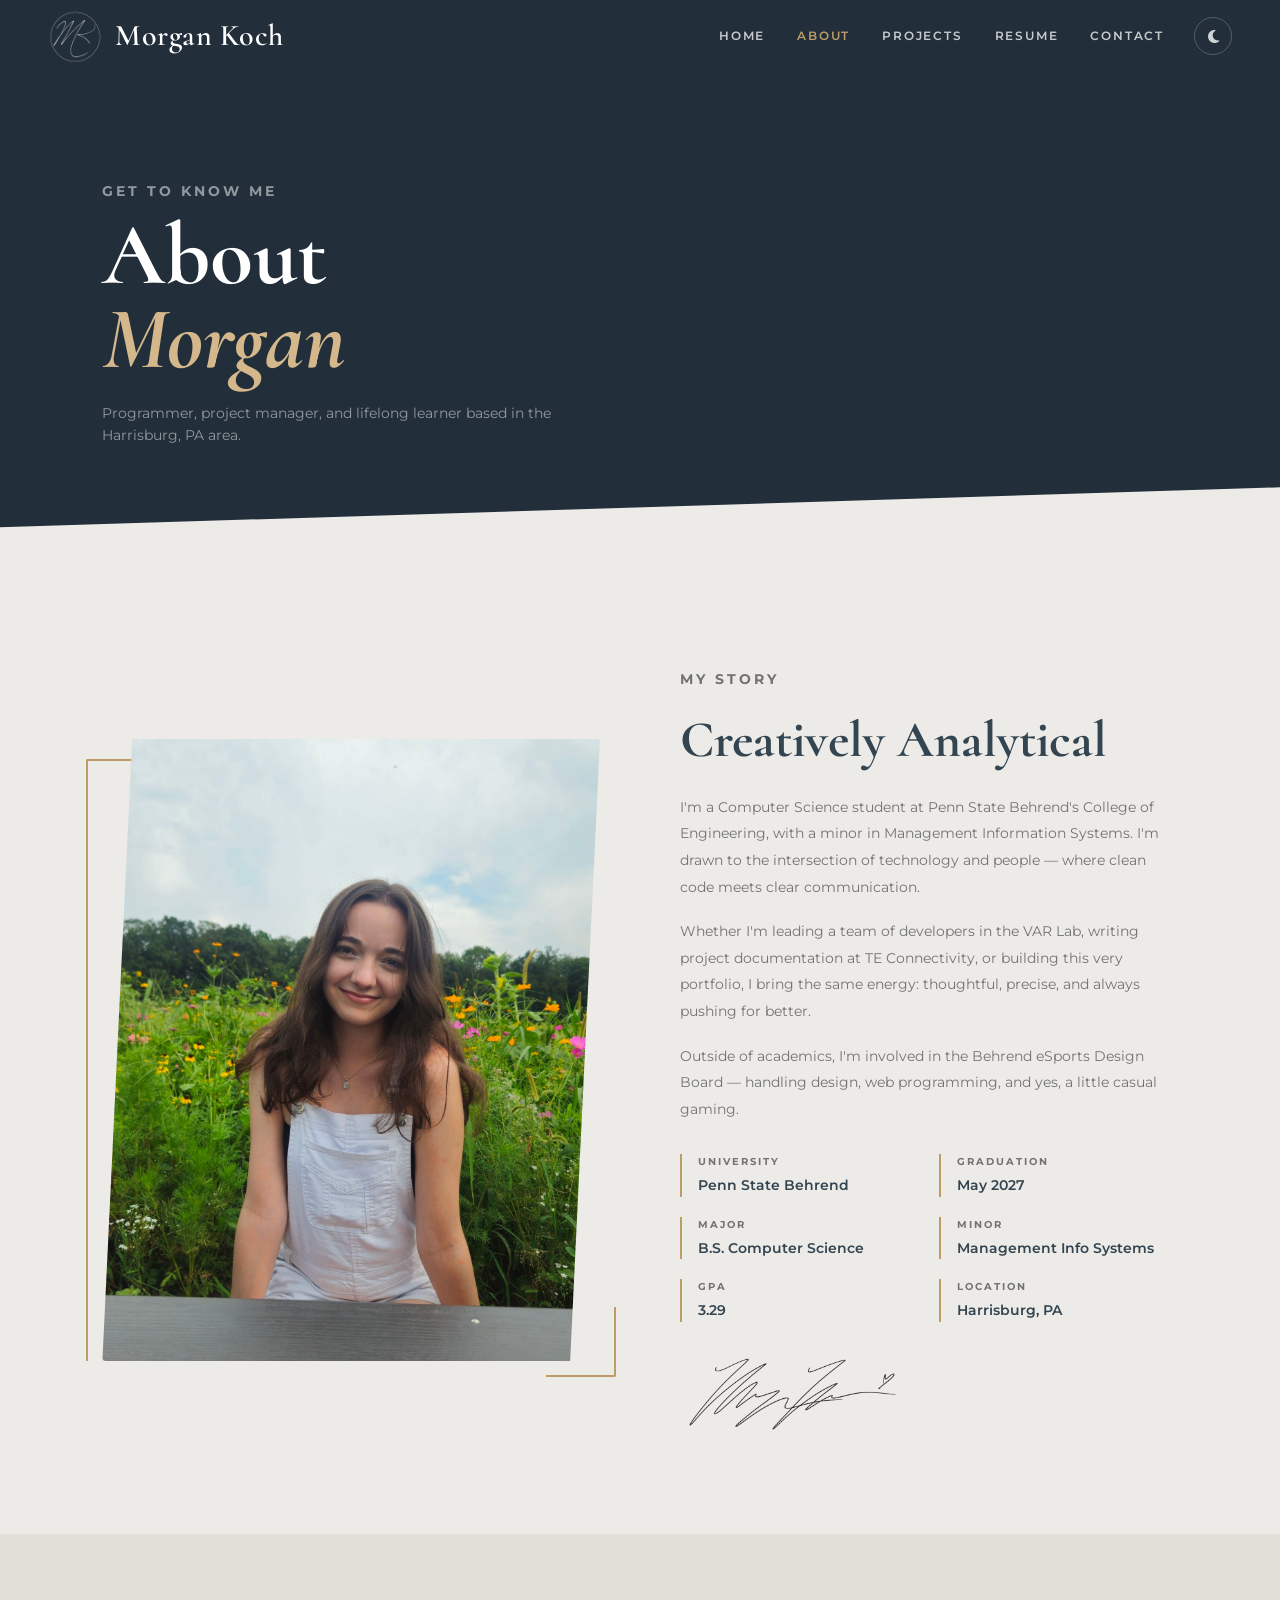
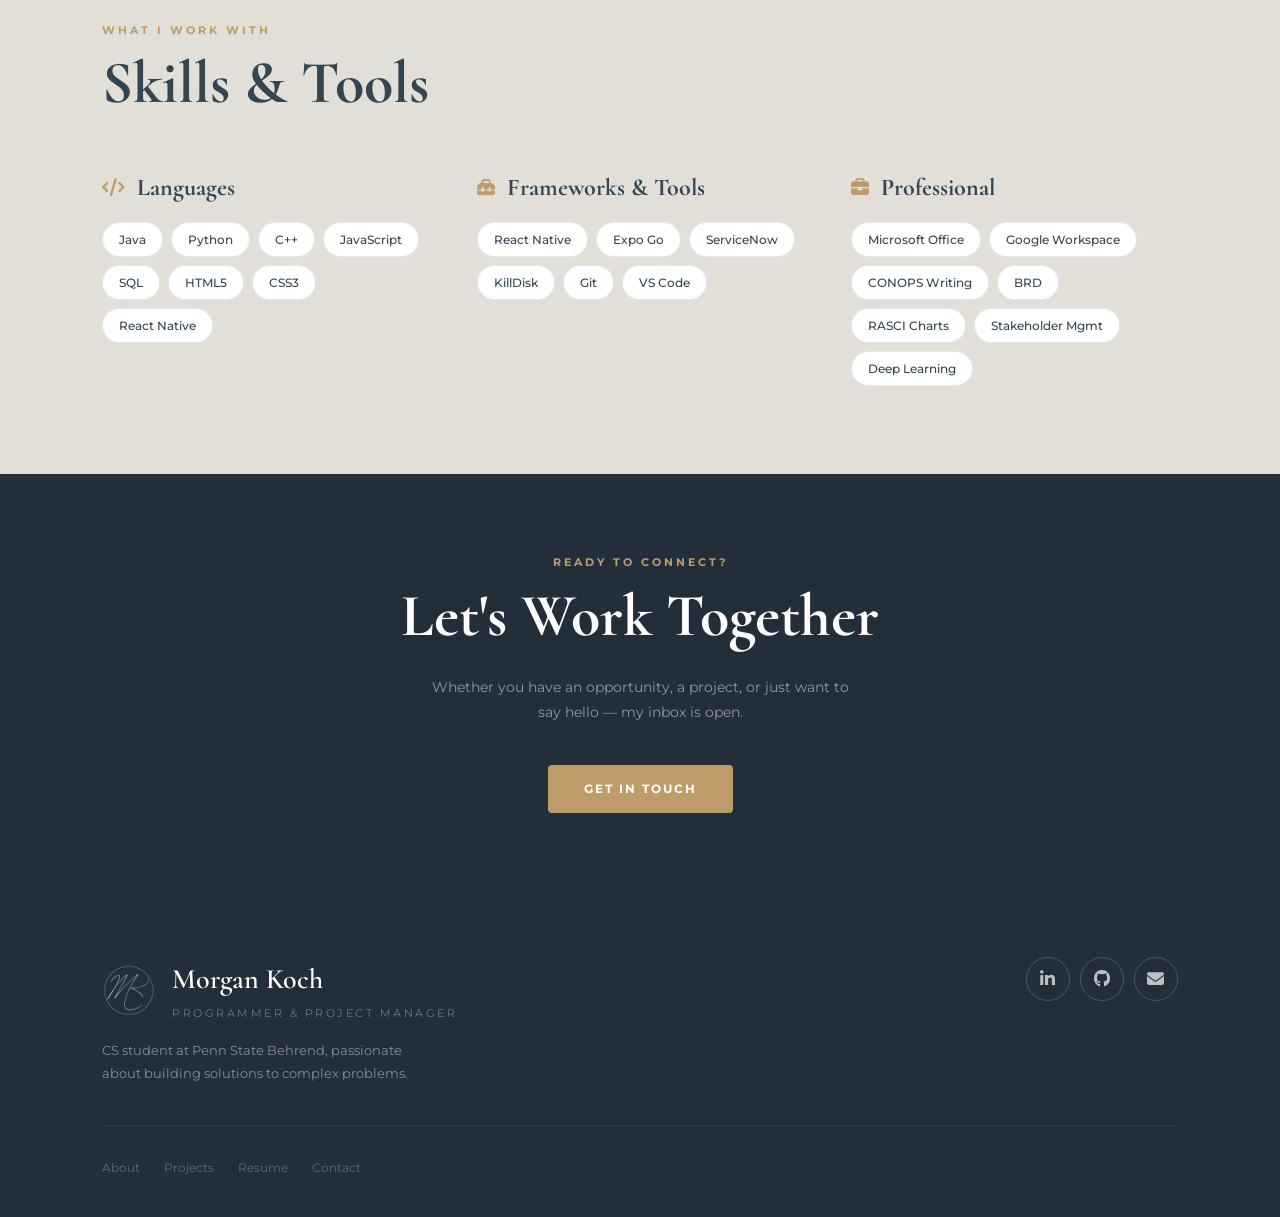
==== about.html @ 2e5394f4 "Midterm version of portfolio site, with basic structure and styling. Still needs content and some fu" ====
<!DOCTYPE html>
<html lang="en">
<head>
  <meta charset="UTF-8">
  <meta name="viewport" content="width=device-width, initial-scale=1.0">
  <title>About — Morgan Koch</title>
  <link href="https://fonts.googleapis.com/css2?family=Cormorant:ital,wght@0,600;0,700;1,600&family=Montserrat:wght@300;400;500;600;700&display=swap" rel="stylesheet">
  <link rel="stylesheet" href="https://cdnjs.cloudflare.com/ajax/libs/font-awesome/6.4.0/css/all.min.css">
  <link rel="stylesheet" href="style.css">
</head>
<body>

  <!-- ===== HEADER ===== -->
  <header>
    <a href="index.html" class="header-logo">
      <img src="assets/Logo_White.png" alt="MK">
      <span class="logo-name">Morgan Koch</span>
    </a>
    <nav class="desktop-nav">
      <a href="index.html">Home</a>
      <a href="about.html">About</a>
      <a href="projects.html">Projects</a>
      <a href="resume.html">Resume</a>
      <a href="contact.html">Contact</a>
      <button class="theme-toggle" id="themeToggle" aria-label="Toggle dark mode">
        <i class="fas fa-moon"></i>
      </button>
    </nav>
    <button class="hamburger" id="hamburger" aria-label="Open menu">
      <span></span><span></span><span></span>
    </button>
  </header>

  <nav class="mobile-nav" id="mobileNav">
    <a href="index.html">Home</a>
    <a href="about.html">About</a>
    <a href="projects.html">Projects</a>
    <a href="resume.html">Resume</a>
    <a href="contact.html">Contact</a>
  </nav>

  <main>

    <!-- ===== PAGE HERO ===== -->
    <div class="page-hero">
      <div class="page-hero-content">
        <p class="page-hero-label">Get to Know Me</p>
        <h1>About<br><em style="color:var(--gold-lt);">Morgan</em></h1>
        <p>Programmer, project manager, and lifelong learner based in the Harrisburg, PA area.</p>
      </div>
    </div>

    <!-- ===== BIO SECTION ===== -->
    <section class="about-section">
      <div class="about-grid">

        <div class="about-image-wrap fade-in">
          <div class="about-img-shape">
            <!--
              REPLACE WITH YOUR OWN PHOTO
              Recommended: portrait, natural/professional setting
            -->
            <img src="assets/MorganFlowers.jpg"
                 alt="Morgan Koch — Replace with your photo">
          </div>
        </div>

        <div class="about-content fade-up delay-1">
          <p class="section-label">My Story</p>
          <h2>Creatively Analytical</h2>

          <p>
            I'm a Computer Science student at Penn State Behrend's College of Engineering,
            with a minor in Management Information Systems. I'm drawn to the intersection
            of technology and people — where clean code meets clear communication.
          </p>
          <p>
            Whether I'm leading a team of developers in the VAR Lab, writing project
            documentation at TE Connectivity, or building this very portfolio, I bring
            the same energy: thoughtful, precise, and always pushing for better.
          </p>
          <p>
            Outside of academics, I'm involved in the Behrend eSports Design Board —
            handling design, web programming, and yes, a little casual gaming.
          </p>

          <div class="about-details">
            <div class="about-detail">
              <div class="about-detail-label">University</div>
              <div class="about-detail-value">Penn State Behrend</div>
            </div>
            <div class="about-detail">
              <div class="about-detail-label">Graduation</div>
              <div class="about-detail-value">May 2027</div>
            </div>
            <div class="about-detail">
              <div class="about-detail-label">Major</div>
              <div class="about-detail-value">B.S. Computer Science</div>
            </div>
            <div class="about-detail">
              <div class="about-detail-label">Minor</div>
              <div class="about-detail-value">Management Info Systems</div>
            </div>
            <div class="about-detail">
              <div class="about-detail-label">GPA</div>
              <div class="about-detail-value">3.29</div>
            </div>
            <div class="about-detail">
              <div class="about-detail-label">Location</div>
              <div class="about-detail-value">Harrisburg, PA</div>
            </div>
          </div>

          <div class="signature-wrap">
            <img src="assets/SignatureHeart.png" alt="Morgan Koch signature">
          </div>
        </div>

      </div>
    </section>

    <!-- ===== SKILLS ===== -->
    <section class="skills-section">
      <p class="section-label fade-in">What I work with</p>
      <h2 class="section-title fade-up">Skills &amp; Tools</h2>

      <div class="skills-grid">

        <div class="skill-category fade-up">
          <h3><i class="fas fa-code"></i> Languages</h3>
          <div class="skill-tags">
            <span class="skill-tag">Java</span>
            <span class="skill-tag">Python</span>
            <span class="skill-tag">C++</span>
            <span class="skill-tag">JavaScript</span>
            <span class="skill-tag">SQL</span>
            <span class="skill-tag">HTML5</span>
            <span class="skill-tag">CSS3</span>
            <span class="skill-tag">React Native</span>
          </div>
        </div>

        <div class="skill-category fade-up delay-1">
          <h3><i class="fas fa-toolbox"></i> Frameworks &amp; Tools</h3>
          <div class="skill-tags">
            <span class="skill-tag">React Native</span>
            <span class="skill-tag">Expo Go</span>
            <span class="skill-tag">ServiceNow</span>
            <span class="skill-tag">KillDisk</span>
            <span class="skill-tag">Git</span>
            <span class="skill-tag">VS Code</span>
          </div>
        </div>

        <div class="skill-category fade-up delay-2">
          <h3><i class="fas fa-briefcase"></i> Professional</h3>
          <div class="skill-tags">
            <span class="skill-tag">Microsoft Office</span>
            <span class="skill-tag">Google Workspace</span>
            <span class="skill-tag">CONOPS Writing</span>
            <span class="skill-tag">BRD</span>
            <span class="skill-tag">RASCI Charts</span>
            <span class="skill-tag">Stakeholder Mgmt</span>
            <span class="skill-tag">Deep Learning</span>
          </div>
        </div>

      </div>
    </section>

    <!-- ===== EDUCATION & EXPERIENCE TIMELINE ===== -->
     <!-- probably just leave this section to be content for resume tab -->
     <!--
    <section class="edu-section">
      <p class="section-label fade-in">Background</p>
      <h2 class="section-title fade-up">Education &amp; Experience</h2>

      <div class="timeline" style="margin-top:56px;">

        <div class="timeline-item fade-up">
          <div class="timeline-date">2023 – Present</div>
          <div class="timeline-dot"></div>
          <div class="timeline-content">
            <h3>B.S. Computer Science</h3>
            <p class="timeline-org">Penn State Behrend — Erie, PA</p>
            <p>College of Engineering &amp; Black School of Business. Minor in Management Information Systems. GPA: 3.29. Recipient of the AAUW Carlisle Higher Education Scholarship and Shelly &amp; Shirley Czulewicz Trustee Scholarship.</p>
          </div>
        </div>

        <div class="timeline-item fade-up delay-1">
          <div class="timeline-date">Mar 2025 - Present</div>
          <div class="timeline-dot"></div>
          <div class="timeline-content">
            <h3>App Development Team Lead</h3>
            <p class="timeline-org">Penn State Behrend VAR Lab — Erie, PA</p>
            <ul>
              <li>Leading app development using React Native and Expo Go across the full SDLC</li>
              <li>Managing a team of 5 programmers with code reviews and milestone tracking</li>
              <li>Testing, debugging, and optimizing for performance and UX consistency</li>
            </ul>
          </div>
        </div>

        <div class="timeline-item fade-up delay-2">
          <div class="timeline-date">May - Aug 2025</div>
          <div class="timeline-dot"></div>
          <div class="timeline-content">
            <h3>IT Project Management Intern</h3>
            <p class="timeline-org">TE Connectivity — Harrisburg, PA</p>
            <ul>
              <li>Organized and facilitated stakeholder meetings with clear communication alignment</li>
              <li>Created CONOPS, BRD, and RASCI project management documentation</li>
              <li>Participated in a week-long global trade workshop for multi-region coordination</li>
            </ul>
          </div>
        </div>

        <div class="timeline-item fade-up delay-3">
          <div class="timeline-date">Apr 2024 - Dec 2025</div>
          <div class="timeline-dot"></div>
          <div class="timeline-content">
            <h3>Student Technician</h3>
            <p class="timeline-org">Penn State Behrend ITS — Erie, PA</p>
            <ul>
              <li>IT support across computer labs, classrooms, and offices</li>
              <li>Ticket resolution via ServiceNow, disk-wiping with KillDisk</li>
            </ul>
          </div>
        </div>

      </div>
    </section>
      -->
    <!-- ===== CTA ===== -->
    <section style="background:var(--dark-deep); text-align:center; padding:80px 8%;">
      <p class="section-label" style="color:var(--gold);">Ready to connect?</p>
      <h2 class="section-title fade-up" style="color:#fff; margin-bottom:24px;">Let's Work Together</h2>
      <p style="color:rgba(255,255,255,0.5); font-size:14px; max-width:440px; margin:0 auto 40px; line-height:1.8;">
        Whether you have an opportunity, a project, or just want to say hello — my inbox is open.
      </p>
      <a href="contact.html" class="btn-primary">Get In Touch</a>
    </section>

  </main>

  <!-- ===== FOOTER ===== -->
  <footer>
    <div class="footer-inner">
      <div>
        <div class="footer-brand">
          <img src="assets/Logo_White.png" alt="MK Logo" class="footer-logo">
          <div>
            <div class="footer-name">Morgan Koch</div>
            <div class="footer-tagline">Programmer &amp; Project Manager</div>
          </div>
        </div>
        <p class="footer-desc">CS student at Penn State Behrend, passionate about building solutions to complex problems.</p>
      </div>
      <div class="footer-socials">
        <a href="https://www.linkedin.com/in/moekoch" target="_blank" rel="noopener" class="social-link" aria-label="LinkedIn">
          <i class="fab fa-linkedin-in"></i>
        </a>
        <a href="https://github.com/moekoch" target="_blank" rel="noopener" class="social-link" aria-label="GitHub">
          <i class="fab fa-github"></i>
        </a>
        <a href="mailto:ekoch.morgan@gmail.com" class="social-link" aria-label="Email">
          <i class="fas fa-envelope"></i>
        </a>
      </div>
    </div>
    <div class="footer-bottom">
      <nav>
        <a href="about.html">About</a>
        <a href="projects.html">Projects</a>
        <a href="resume.html">Resume</a>
        <a href="contact.html">Contact</a>
      </nav>
    </div>
  </footer>

  <script src="main.js"></script>
</body>
</html>
---- style.css ----
/*
  Brand: #edebe7 · #334551 · #447199 · #be9c67 · #737373
  Fonts: Cormorant (display) · Montserrat (body)
*/

/* ===== CSS VARIABLES (pre-establish color names for ease of use) ===== */
:root {
  --bg:           #edebe7;
  --bg-alt:       #e2dfd9;
  --surface:      #ffffff;
  --surface-alt:  #f5f3f0;
  --text:         #334551;
  --text-muted:   #737373;
  --gold:         #be9c67;
  --gold-lt:      #d4b88c;
  --gold-dk:      #a0824e;
  --blue:         #447199;
  --blue-lt:      #6b9fc4;
  --dark:         #334551;
  --dark-deep:    #222f3a;
  --border:       rgba(51,69,81,0.12);
  --shadow:       0 4px 24px rgba(51,69,81,0.08);
  --shadow-lg:    0 16px 56px rgba(51,69,81,0.14);
  --radius:       4px;
  --radius-lg:    12px;
  --transition:   0.3s ease;
  --hh:           72px; /*header height*/
}

body.dark {
  --bg:          #1b2734;
  --bg-alt:      #162029;
  --surface:     #243344;
  --surface-alt: #1e2c3c;
  --text:        #e8e3db;
  --text-muted:  #8a9bab;
  --blue-lt:     #7aadd4;
  --border:      rgba(232,227,219,0.10);
  --shadow:      0 4px 24px rgba(0,0,0,0.28);
  --shadow-lg:   0 16px 56px rgba(0,0,0,0.40);
}

/* ===== RESET ===== */
*, *::before, *::after { box-sizing: border-box; margin: 0; padding: 0; }
html { scroll-behavior: smooth; }

body {
  font-family: 'Montserrat', sans-serif;
  background: var(--bg);
  color: var(--text);
  line-height: 1.6;
  transition: background 0.4s ease, color 0.4s ease;
  overflow-x: hidden;
}

h1,h2,h3,h4 { font-family: 'Cormorant', serif; line-height: 1.15; }
a  { text-decoration: none; color: inherit; }
img { max-width: 100%; display: block; }
button { font-family: 'Montserrat', sans-serif; }

/* ===== HEADER ===== */
header {
  position: fixed; top: 0; left: 0; right: 0;
  height: var(--hh); z-index: 100;
  background: var(--dark-deep);
  display: flex; align-items: center;
  justify-content: space-between;
  padding: 0 48px;
  transition: background 0.4s ease, box-shadow 0.3s ease;
}
body.dark header { background: #111c26; }
header.scrolled { box-shadow: 0 2px 24px rgba(0,0,0,0.3); }

.header-logo {
  display: flex; align-items: center; gap: 12px;
  flex-shrink: 0;
}
.header-logo img {
  size: 55px; width: 55px; height: 55px;
  object-fit: contain;
  border-radius: 50%;
}
.logo-name {
  font-family: 'Cormorant', serif;
  color: #fff; font-size: 30px; font-weight: 600;
  letter-spacing: 0.5px;
}

nav.desktop-nav {
  display: flex; align-items: center; gap: 4px;
}
nav.desktop-nav a {
  color: rgba(255,255,255,0.75);
  font-size: 12px; font-weight: 600;
  letter-spacing: 1.8px; text-transform: uppercase;
  padding: 7px 14px; border-radius: var(--radius);
  transition: color var(--transition);
}
nav.desktop-nav a:hover,
nav.desktop-nav a.active { color: var(--gold); }

.theme-toggle {
  background: none;
  border: 1px solid rgba(255,255,255,0.22);
  color: rgba(255,255,255,0.8);
  width: 38px; height: 38px; border-radius: 50%;
  cursor: pointer; display: flex;
  align-items: center; justify-content: center;
  font-size: 15px; margin-left: 12px;
  transition: border-color var(--transition), background var(--transition), color var(--transition);
}
.theme-toggle:hover { border-color: var(--gold); color: var(--gold); }

.hamburger {
  display: none; flex-direction: column;
  gap: 5px; cursor: pointer;
  background: none; border: none; padding: 4px;
}
.hamburger span {
  display: block; width: 24px; height: 2px;
  background: #fff; transition: all 0.3s ease;
  border-radius: 2px;
}
.hamburger.open span:nth-child(1) { transform: rotate(45deg) translate(5px,5px); }
.hamburger.open span:nth-child(2) { opacity: 0; }
.hamburger.open span:nth-child(3) { transform: rotate(-45deg) translate(5px,-5px); }

/* Mobile nav overlay */
.mobile-nav {
  display: none; flex-direction: column;
  position: fixed; top: var(--hh); left: 0; right: 0;
  background: #111c26; z-index: 99;
  padding: 16px 32px 32px;
  border-top: 1px solid rgba(255,255,255,0.08);
  animation: slideDown 0.25s ease;
}
@keyframes slideDown { from { opacity:0; transform:translateY(-8px); } to { opacity:1; transform:none; } }

.mobile-nav.open { display: flex; }
.mobile-nav a {
  color: rgba(255,255,255,0.8); font-size: 15px;
  font-weight: 500; letter-spacing: 1px;
  text-transform: uppercase; padding: 16px 0;
  border-bottom: 1px solid rgba(255,255,255,0.06);
  transition: color var(--transition);
}
.mobile-nav a:hover { color: var(--gold); }

/* ===== PAGE WRAPPER ===== */
main { padding-top: var(--hh); }

/* ===== SHARED BUTTONS ===== */
.btn-primary {
  display: inline-block;
  padding: 14px 36px; background: var(--gold);
  color: #fff; font-size: 12px; font-weight: 700;
  letter-spacing: 2px; text-transform: uppercase;
  border: none; border-radius: var(--radius);
  cursor: pointer; transition: background var(--transition), transform var(--transition), box-shadow var(--transition);
}
.btn-primary:hover { background: var(--gold-lt); transform: translateY(-2px); box-shadow: 0 8px 24px rgba(190,156,103,0.35); }

.btn-outline {
  display: inline-block;
  padding: 14px 36px; background: transparent;
  color: var(--text); font-size: 12px; font-weight: 700;
  letter-spacing: 2px; text-transform: uppercase;
  border: 1.5px solid var(--text);
  border-radius: var(--radius); cursor: pointer;
  transition: all var(--transition);
}
.btn-outline:hover { border-color: var(--blue); color: var(--blue); transform: translateY(-2px); }

/* ===== SECTION SHARED ===== */
section { padding: 88px 8%; }

.section-label {
  font-size: 11px; font-weight: 700; letter-spacing: 3px;
  text-transform: uppercase; color: var(--gold); margin-bottom: 10px;
}
.section-title {
  font-size: clamp(36px,5vw,60px); font-weight: 700; color: var(--text);
}
.section-subtitle {
  font-size: 14px; color: var(--text-muted); line-height: 1.8;
  max-width: 540px; margin-top: 16px;
}
.section-header {
  display: flex; justify-content: space-between;
  align-items: flex-end; margin-bottom: 56px;
  flex-wrap: wrap; gap: 20px;
}

/* ===== HERO (INDEX) ===== */
#hero {
  min-height: calc(100vh - var(--hh));
  display: grid; grid-template-columns: 1fr 1fr;
  align-items: center;
  padding: 60px 8% 80px 10%;
  gap: 48px;
  position: relative; overflow: hidden;
}

/* Subtle grain texture overlay */
#hero::after {
  content: '';
  position: absolute; inset: 0; pointer-events: none;
  background-image: url("data:image/svg+xml,%3Csvg viewBox='0 0 256 256' xmlns='http://www.w3.org/2000/svg'%3E%3Cfilter id='noise'%3E%3CfeTurbulence type='fractalNoise' baseFrequency='0.9' numOctaves='4' stitchTiles='stitch'/%3E%3C/filter%3E%3Crect width='100%25' height='100%25' filter='url(%23noise)' opacity='0.03'/%3E%3C/svg%3E");
  opacity: 0.4;
}

.hero-content { position: relative; z-index: 2; }

.hero-greeting {
  font-size: 12px; font-weight: 700; letter-spacing: 3.5px;
  text-transform: uppercase; color: var(--gold);
  margin-bottom: 14px;
  display: flex; align-items: center; gap: 14px;
}
.hero-greeting::before {
  content: ''; display: block;
  width: 44px; height: 1.5px; background: var(--gold);
}

.hero-name {
  font-size: clamp(60px, 8vw, 100px);
  font-weight: 700; line-height: 0.9;
  color: var(--text); margin-bottom: 20px;
  letter-spacing: -1px;
}

.hero-title {
  font-size: 12px; font-weight: 600; letter-spacing: 3px;
  text-transform: uppercase; color: var(--text-muted);
  margin-bottom: 24px;
}

.hero-description {
  font-size: 14px; line-height: 1.85;
  color: var(--text-muted); max-width: 420px;
  margin-bottom: 40px;
}

.hero-actions { display: flex; gap: 16px; flex-wrap: wrap; }

/* Hero image side */
.hero-image-wrapper {
  position: relative; z-index: 2;
  display: flex; justify-content: center; align-items: center;
}

.hero-image-frame {
  position: relative;
  width: min(400px, 100%);
}

/* Tilted gold border behind photo */
.hero-image-frame::before {
  content: ''; position: absolute;
  top: -18px; right: -18px;
  width: 100%; height: 100%;
  border: 2px solid var(--gold); border-radius: var(--radius-lg);
  transform: rotate(3deg); z-index: 0;
  transition: transform 0.4s ease;
}
.hero-image-frame:hover::before { transform: rotate(5deg) scale(1.01); }

.hero-photo {
  position: relative; z-index: 1;
  width: 100%; aspect-ratio: 3/4;
  object-fit: cover; border-radius: var(--radius-lg);
  clip-path: polygon(0 0, 100% 0, 100% 87%, 90% 100%, 0 100%);
  transition: filter 0.4s ease;
}
.hero-photo:hover { filter: brightness(1.05); }

.hero-photo-placeholder {
  position: relative; z-index: 1;
  width: 100%; aspect-ratio: 3/4;
  background: linear-gradient(145deg, var(--dark) 0%, var(--blue) 60%, var(--dark-deep) 100%);
  border-radius: var(--radius-lg);
  clip-path: polygon(0 0, 100% 0, 100% 87%, 90% 100%, 0 100%);
  display: flex; flex-direction: column;
  align-items: center; justify-content: center;
  gap: 12px;
}
.hero-photo-placeholder i { font-size: 56px; color: rgba(255,255,255,0.18); }
.hero-photo-placeholder span { font-size: 13px; color: rgba(255,255,255,0.35); letter-spacing: 1px; }

/* Floating info badge */
.hero-badge {
  position: absolute; bottom: 28px; left: -24px;
  background: var(--surface); border-radius: var(--radius-lg);
  padding: 14px 20px;
  box-shadow: var(--shadow-lg);
  z-index: 3; display: flex; align-items: center; gap: 12px;
}
.hero-badge-icon {
  width: 38px; height: 38px; background: var(--gold);
  border-radius: 8px; display: flex;
  align-items: center; justify-content: center;
  color: #fff; font-size: 17px; flex-shrink: 0;
}
.hero-badge-text { font-size: 12px; font-weight: 700; color: var(--text); line-height: 1; }
.hero-badge-text span { display: block; font-weight: 400; color: var(--text-muted); margin-top: 4px; font-size: 11px; }

/* Decorative background blob */
.hero-blob {
  position: absolute; right: -80px; top: 50%;
  transform: translateY(-50%);
  width: 500px; height: 500px;
  background: radial-gradient(circle, rgba(68,113,153,0.08) 0%, transparent 70%);
  border-radius: 50%; z-index: 0; pointer-events: none;
}

/* ===== PILLARS (dark band) ===== */
#pillars {
  background: var(--dark-deep); padding: 0;
  display: grid; grid-template-columns: repeat(3,1fr);
}
body.dark #pillars { background: #111c26; }

.pillar {
  padding: 56px 44px;
  border-right: 1px solid rgba(255,255,255,0.07);
  transition: background 0.3s ease;
}
.pillar:last-child { border-right: none; }
.pillar:hover { background: rgba(255,255,255,0.03); }

.pillar-number {
  font-family: 'Cormorant', serif;
  font-size: 80px; font-weight: 700;
  color: var(--gold-lt);
  line-height: 1; margin-bottom: 10px;
}
.pillar-title { font-size: 28px; color: #fff; margin-bottom: 14px; }
.pillar-text { font-size: 13px; color: rgba(255,255,255,0.45); line-height: 1.75; }

/* ===== FEATURED PROJECTS ===== */
#featured { background: var(--bg); }

.projects-grid {
  display: grid; grid-template-columns: repeat(3,1fr); gap: 28px;
}

.project-card {
  background: var(--surface); border-radius: var(--radius-lg);
  overflow: hidden; box-shadow: var(--shadow);
  transition: transform var(--transition), box-shadow var(--transition);
}
.project-card:hover { transform: translateY(-8px); box-shadow: var(--shadow-lg); }

.project-card-image {
  width: 100%; aspect-ratio: 16/9; overflow: hidden; position: relative;
}
.project-card-img {
  width: 100%; height: 100%; object-fit: cover;
  transition: transform 0.6s ease;
}
.project-card:hover .project-card-img { transform: scale(1.06); }

.project-card-body { padding: 26px; }
.project-tag { font-size: 10px; font-weight: 700; letter-spacing: 2px; text-transform: uppercase; color: var(--gold); margin-bottom: 8px; }
.project-card h3 { font-size: 24px; margin-bottom: 10px; color: var(--text); }
.project-card p { font-size: 13px; color: var(--text-muted); line-height: 1.65; margin-bottom: 20px; }

.project-link {
  font-size: 11px; font-weight: 700; letter-spacing: 2px;
  text-transform: uppercase; color: var(--blue);
  display: inline-flex; align-items: center; gap: 8px;
  transition: gap var(--transition), color var(--transition);
}
.project-link:hover { gap: 12px; color: var(--gold); }

/* ===== ABOUT TEASER ===== */
#about-teaser {
  background: var(--bg-alt);
  text-align: center;
}
body.dark #about-teaser { background: var(--surface-alt); }

#about-teaser .section-title { margin: 0 auto 20px; }
#about-teaser .section-subtitle { margin: 0 auto 40px; text-align: center; }

/* ===== PAGE HERO BANNER (inner pages) ===== */
.page-hero {
  background: var(--dark-deep);
  padding: 88px 8% 120px;
  position: relative; overflow: hidden;
}
body.dark .page-hero { background: #111c26; }

/* Diagonal cut at bottom */
.page-hero::after {
  content: ''; position: absolute;
  bottom: -1px; left: 0; right: 0;
  height: 80px; background: var(--bg);
  clip-path: polygon(0 50%, 100% 0, 100% 100%, 0 100%);
}
body.dark .page-hero::after { background: var(--bg); }

.page-hero-label {
  font-size: 11px; font-weight: 700; letter-spacing: 3px;
  text-transform: uppercase; color: var(--gold); margin-bottom: 12px;
}
.page-hero h1 {
  font-size: clamp(52px, 8vw, 88px);
  color: #fff; font-weight: 700; line-height: 0.95;
}
.page-hero p { font-size: 14px; color: rgba(255,255,255,0.5); margin-top: 20px; max-width: 480px; }

/* ===== ABOUT PAGE ===== */
.about-section { padding: 100px 8%; }

.about-grid {
  display: grid; grid-template-columns: 1fr 1fr;
  gap: 80px; align-items: center;
}

.about-image-wrap { position: relative; }

/* Parallelogram shape on about image */
.about-img-shape {
  width: 100%; aspect-ratio: 4/5;
  overflow: hidden; position: relative;
  clip-path: polygon(6% 0%, 100% 0%, 94% 100%, 0% 100%);
  border-radius: var(--radius);
}
.about-img-shape img {
  width: 100%; height: 100%; object-fit: cover;
  transition: transform 0.6s ease;
}
.about-img-shape:hover img { transform: scale(1.04); }

/* Gold bracket accent behind image */
.about-image-wrap::before {
  content: ''; position: absolute;
  top: 20px; left: -16px;
  width: 70px; height: calc(100% - 20px);
  border-left: 2px solid var(--gold);
  border-top: 2px solid var(--gold);
  border-radius: 2px 0 0 0;
  pointer-events: none;
}
.about-image-wrap::after {
  content: ''; position: absolute;
  bottom: -16px; right: -16px;
  width: 70px; height: 70px;
  border-right: 2px solid var(--gold);
  border-bottom: 2px solid var(--gold);
  border-radius: 0 0 2px 0;
  pointer-events: none;
}

.about-content h2 { font-size: clamp(38px,4vw,56px); margin-bottom: 24px; }
.about-content p { font-size: 14px; line-height: 1.9; color: var(--text-muted); margin-bottom: 18px; }

.about-details {
  display: grid; grid-template-columns: 1fr 1fr;
  gap: 20px; margin: 32px 0;
}
.about-detail { border-left: 2px solid var(--gold); padding-left: 16px; }
.about-detail-label {
  font-size: 10px; font-weight: 700; letter-spacing: 2px;
  text-transform: uppercase; color: var(--text-muted); margin-bottom: 4px;
}
.about-detail-value { font-size: 14px; font-weight: 600; color: var(--text); }

/* Signature decoration */
.signature-wrap {
  margin-top: 32px;
}
.signature-wrap img {
  height: 80px; filter: invert(0);
  mix-blend-mode: multiply; opacity: 0.85;
}
body.dark .signature-wrap img { filter: invert(1); mix-blend-mode: screen; }

/* ===== SKILLS SECTION ===== */
.skills-section { background: var(--bg-alt); }
body.dark .skills-section { background: var(--surface-alt); }

.skills-grid {
  display: grid; grid-template-columns: repeat(3,1fr);
  gap: 48px; margin-top: 56px;
}
.skill-category h3 {
  font-size: 24px; margin-bottom: 20px; color: var(--text);
  display: flex; align-items: center; gap: 12px;
}
.skill-category h3 i { color: var(--gold); font-size: 18px; }

.skill-tags { display: flex; flex-wrap: wrap; gap: 8px; }
.skill-tag {
  background: var(--surface); color: var(--text);
  font-size: 12px; font-weight: 500;
  padding: 7px 16px; border-radius: 24px;
  border: 1px solid var(--border);
  transition: border-color var(--transition), color var(--transition), background var(--transition);
}
.skill-tag:hover { border-color: var(--gold); color: var(--gold-dk); }

/* ===== EDUCATION / CERTIFICATIONS ===== */
.edu-section { padding: 88px 8%; }

.timeline { margin-top: 48px; }
.timeline-item {
  display: grid; grid-template-columns: 140px 1fr;
  gap: 32px; padding-bottom: 48px;
  position: relative;
}
.timeline-item::before {
  content: ''; position: absolute;
  left: 126px; top: 8px; bottom: 0;
  width: 1px; background: var(--border);
}
.timeline-item:last-child::before { display: none; }

.timeline-date {
  font-size: 12px; font-weight: 700; letter-spacing: 1px;
  color: var(--gold); text-align: right; padding-top: 3px;
}

.timeline-dot {
  position: absolute; left: 118px; top: 4px;
  width: 18px; height: 18px; border-radius: 50%;
  background: var(--bg); border: 2px solid var(--gold);
  z-index: 1;
}

.timeline-content h3 { font-size: 26px; margin-bottom: 6px; }
.timeline-org { font-size: 13px; font-weight: 600; color: var(--blue); margin-bottom: 12px; }
.timeline-content p { font-size: 13px; color: var(--text-muted); line-height: 1.7; }
.timeline-content ul { list-style: none; margin-top: 10px; }
.timeline-content ul li {
  font-size: 13px; color: var(--text-muted); line-height: 1.7;
  padding: 3px 0 3px 20px; position: relative;
}
.timeline-content ul li::before { content: '—'; position: absolute; left: 0; color: var(--gold); }

/* ===== PROJECTS PAGE ===== */
.projects-full { padding: 88px 8%; }

.projects-filter {
  display: flex; gap: 8px; flex-wrap: wrap; margin-bottom: 48px;
}
.filter-btn {
  padding: 8px 22px;
  border: 1.5px solid var(--border); background: transparent;
  color: var(--text-muted); font-family: 'Montserrat', sans-serif;
  font-size: 11px; font-weight: 700; letter-spacing: 1.5px;
  text-transform: uppercase; border-radius: 24px;
  cursor: pointer; transition: all var(--transition);
}
.filter-btn:hover, .filter-btn.active {
  border-color: var(--gold); color: var(--gold);
  background: rgba(190,156,103,0.07);
}

/* Varied project card layout for projects page */
.projects-full-grid {
  display: grid;
  grid-template-columns: repeat(2,1fr); gap: 32px;
}

.project-card-lg {
  background: var(--surface); border-radius: var(--radius-lg);
  overflow: hidden; box-shadow: var(--shadow);
  transition: transform var(--transition), box-shadow var(--transition);
  display: grid; grid-template-rows: auto 1fr;
}
.project-card-lg:hover { transform: translateY(-6px); box-shadow: var(--shadow-lg); }

.card-img-wrap {
  width: 100%; aspect-ratio: 16/9;
  overflow: hidden; position: relative;
}
.card-img-wrap img {
  width: 100%; height: 100%; object-fit: cover;
  transition: transform 0.6s ease;
}
.project-card-lg:hover .card-img-wrap img { transform: scale(1.05); }

/* Diagonal cut on project card images */
.card-img-wrap::after {
  content: ''; position: absolute;
  bottom: -1px; left: 0; right: 0; height: 36px;
  background: var(--surface);
  clip-path: polygon(0 100%, 100% 30%, 100% 100%);
}
body.dark .card-img-wrap::after { background: var(--surface); }

.card-img-placeholder {
  width: 100%; aspect-ratio: 16/9;
  display: flex; align-items: center; justify-content: center;
  font-size: 48px; color: rgba(255,255,255,0.15);
}

.project-card-lg .project-card-body { padding: 28px 32px 32px; }
.project-card-lg h3 { font-size: 28px; margin-bottom: 10px; }
.project-card-lg p { font-size: 13px; line-height: 1.7; color: var(--text-muted); margin-bottom: 20px; }

.project-chips { display: flex; flex-wrap: wrap; gap: 6px; margin-bottom: 20px; }
.chip {
  background: var(--bg-alt); color: var(--text-muted);
  font-size: 11px; font-weight: 600; letter-spacing: 0.5px;
  padding: 4px 12px; border-radius: 20px;
  border: 1px solid var(--border);
}
body.dark .chip { background: var(--surface-alt); }

/* ===== RESUME PAGE ===== */
.resume-wrap {
  max-width: 860px; margin: 0 auto; padding: 80px 5%;
}
.resume-download-row {
  display: flex; justify-content: flex-end; margin-bottom: 48px;
}
.resume-block { margin-bottom: 64px; }
.resume-block-title {
  font-size: 11px; font-weight: 700; letter-spacing: 3px;
  text-transform: uppercase; color: var(--gold);
  padding-bottom: 12px;
  border-bottom: 1px solid var(--border);
  margin-bottom: 32px;
}
.resume-item {
  display: grid; grid-template-columns: 1fr auto;
  gap: 16px; align-items: start;
  padding-bottom: 32px; margin-bottom: 32px;
  border-bottom: 1px solid var(--border);
}
.resume-item:last-child { border-bottom: none; padding-bottom: 0; margin-bottom: 0; }

.resume-item-title { font-size: 26px; color: var(--text); margin-bottom: 4px; }
.resume-item-org { font-size: 13px; font-weight: 600; color: var(--blue); margin-bottom: 14px; }
.resume-item-date { font-size: 12px; font-weight: 500; color: var(--text-muted); white-space: nowrap; text-align: right; }
.resume-item ul { list-style: none; }
.resume-item ul li {
  font-size: 13px; color: var(--text-muted); line-height: 1.7;
  padding: 4px 0 4px 20px; position: relative;
}
.resume-item ul li::before { content: '—'; position: absolute; left: 0; color: var(--gold); }

.cert-item {
  display: flex; gap: 20px; align-items: start;
  padding: 20px 0; border-bottom: 1px solid var(--border);
}
.cert-item:last-child { border-bottom: none; }
.cert-icon {
  width: 44px; height: 44px; border-radius: 10px;
  background: rgba(190,156,103,0.12);
  display: flex; align-items: center; justify-content: center;
  color: var(--gold); font-size: 20px; flex-shrink: 0;
}
.cert-title { font-size: 18px; color: var(--text); margin-bottom: 4px; }
.cert-org { font-size: 12px; color: var(--text-muted); }

/* ===== CONTACT PAGE ===== */
.contact-section {
  padding: 100px 8%;
  display: grid; grid-template-columns: 1fr 1.1fr;
  gap: 80px; align-items: start;
}

.contact-info h2 { font-size: clamp(38px,4vw,56px); margin-bottom: 20px; }
.contact-info > p { font-size: 14px; color: var(--text-muted); line-height: 1.8; margin-bottom: 40px; }

.contact-items { display: flex; flex-direction: column; gap: 24px; margin-bottom: 40px; }
.contact-item { display: flex; align-items: center; gap: 18px; }
.contact-item-icon {
  width: 46px; height: 46px;
  background: var(--surface); border: 1px solid var(--border);
  border-radius: 10px; display: flex;
  align-items: center; justify-content: center;
  color: var(--gold); font-size: 18px; flex-shrink: 0;
  transition: background var(--transition), border-color var(--transition);
}
.contact-item:hover .contact-item-icon { background: var(--gold); color: #fff; border-color: var(--gold); }
.contact-item-label { font-size: 10px; font-weight: 700; letter-spacing: 2px; text-transform: uppercase; color: var(--text-muted); margin-bottom: 2px; }
.contact-item-value { font-size: 14px; color: var(--text); }

.contact-socials { display: flex; gap: 12px; }

/* Contact form card */
.contact-form-card {
  background: var(--surface); border-radius: var(--radius-lg);
  padding: 44px; box-shadow: var(--shadow-lg);
}
.contact-form-card h3 { font-size: 32px; margin-bottom: 32px; }

.form-group { margin-bottom: 22px; }
.form-group label {
  display: block; font-size: 11px; font-weight: 700;
  letter-spacing: 2px; text-transform: uppercase;
  color: var(--text-muted); margin-bottom: 8px;
}
.form-group input,
.form-group textarea {
  width: 100%; padding: 13px 16px;
  background: var(--bg); border: 1.5px solid var(--border);
  border-radius: var(--radius); color: var(--text);
  font-family: 'Montserrat', sans-serif; font-size: 14px;
  outline: none; transition: border-color var(--transition), background var(--transition);
}
.form-group input:focus,
.form-group textarea:focus { border-color: var(--blue); background: var(--surface); }
.form-group textarea { resize: vertical; min-height: 130px; }

/* ===== MODAL ===== */
.modal {
  display: none; position: fixed; inset: 0;
  z-index: 200; background: rgba(0,0,0,0.65);
  backdrop-filter: blur(6px);
}
.modal-content {
  background: var(--surface); margin: 7% auto;
  padding: 44px; width: 90%; max-width: 520px;
  border-radius: var(--radius-lg); box-shadow: var(--shadow-lg);
  position: relative; animation: modalIn 0.3s ease;
}
@keyframes modalIn { from { opacity:0; transform:scale(0.95) translateY(-10px); } to { opacity:1; transform:none; } }
.modal-content h2 { font-size: 38px; margin-bottom: 28px; color: var(--text); }
.close-btn {
  position: absolute; top: 20px; right: 24px;
  background: none; border: none;
  color: var(--text-muted); font-size: 28px;
  cursor: pointer; line-height: 1;
  transition: color var(--transition);
}
.close-btn:hover { color: var(--gold); }

/* ===== FOOTER ===== */
footer {
  background: var(--dark-deep);
  padding: 64px 8% 40px;
}
body.dark footer { background: #111c26; }

.footer-inner {
  display: grid; grid-template-columns: 1fr auto;
  gap: 48px; align-items: start;
  padding-bottom: 40px;
  border-bottom: 1px solid rgba(255,255,255,0.08);
  margin-bottom: 32px;
}
.footer-brand { display: flex; align-items: center; gap: 16px; margin-bottom: 16px; }
.footer-logo { height: 54px; width: 54px; object-fit: contain; border-radius: 50%; }
.footer-name { font-family: 'Cormorant', serif; font-size: 28px; color: #fff; font-weight: 600; }
.footer-tagline { font-size: 11px; letter-spacing: 2.5px; text-transform: uppercase; color: rgba(255,255,255,0.35); margin-top: 4px; }
.footer-desc { font-size: 13px; color: rgba(255,255,255,0.45); line-height: 1.75; max-width: 340px; margin-top: 16px; }

.footer-socials { display: flex; gap: 10px; flex-wrap: wrap; justify-content: flex-end; }
.social-link {
  width: 44px; height: 44px;
  border: 1px solid rgba(255,255,255,0.18); border-radius: 50%;
  display: flex; align-items: center; justify-content: center;
  color: rgba(255,255,255,0.7); font-size: 17px;
  transition: border-color var(--transition), color var(--transition), background var(--transition);
}
.social-link:hover { border-color: var(--gold); color: var(--gold); background: rgba(190,156,103,0.12); }

.footer-bottom {
  display: flex; justify-content: space-between;
  align-items: center; flex-wrap: wrap; gap: 12px;
  font-size: 12px; color: rgba(255,255,255,0.28);
}
.footer-bottom nav { display: flex; gap: 24px; }
.footer-bottom nav a { color: rgba(255,255,255,0.28); transition: color var(--transition); }
.footer-bottom nav a:hover { color: var(--gold); }

/* ===== SCROLL ANIMATIONS ===== */
.fade-up {
  opacity: 0; transform: translateY(28px);
  transition: opacity 0.7s ease, transform 0.7s ease;
}
.fade-in {
  opacity: 0; transition: opacity 0.8s ease;
}
.fade-up.visible, .fade-in.visible { opacity: 1; transform: none; }
.delay-1 { transition-delay: 0.12s !important; }
.delay-2 { transition-delay: 0.24s !important; }
.delay-3 { transition-delay: 0.36s !important; }
.delay-4 { transition-delay: 0.48s !important; }

/* ===== RESPONSIVE ===== */
@media (max-width: 1024px) {
  #hero { padding: 60px 6%; gap: 32px; }
  .projects-grid { grid-template-columns: repeat(2,1fr); }
  .skills-grid { grid-template-columns: repeat(2,1fr); }
  .about-grid { gap: 48px; }
  .projects-full-grid { grid-template-columns: 1fr; }
  header { padding: 0 32px; }
}

@media (max-width: 768px) {
  :root { --hh: 64px; }
  header { padding: 0 20px; }
  nav.desktop-nav { display: none; }
  .hamburger { display: flex; }

  #hero {
    grid-template-columns: 1fr;
    text-align: center; padding: 48px 6% 72px;
    min-height: auto;
  }
  .hero-greeting { justify-content: center; }
  .hero-description { margin: 0 auto 36px; }
  .hero-actions { justify-content: center; }
  .hero-image-wrapper { order: -1; }
  .hero-image-frame { max-width: 280px; }
  .hero-badge { display: none; }

  #pillars { grid-template-columns: 1fr; }
  .pillar { border-right: none; border-bottom: 1px solid rgba(255,255,255,0.07); padding: 36px 28px; }
  .pillar:last-child { border-bottom: none; }

  .about-grid { grid-template-columns: 1fr; gap: 40px; }
  .about-image-wrap::before, .about-image-wrap::after { display: none; }
  .about-img-shape { clip-path: none; border-radius: var(--radius-lg); }

  .contact-section { grid-template-columns: 1fr; gap: 48px; }

  .skills-grid { grid-template-columns: 1fr; }
  section { padding: 64px 6%; }

  .footer-inner { grid-template-columns: 1fr; gap: 28px; }
  .footer-socials { justify-content: flex-start; }

  .resume-item { grid-template-columns: 1fr; }
  .resume-item-date { text-align: left; }

  .timeline-item { grid-template-columns: 1fr; }
  .timeline-item::before { display: none; }
  .timeline-dot { display: none; }
  .timeline-date { text-align: left; margin-bottom: 4px; }

  .section-header { flex-direction: column; align-items: flex-start; }
  .contact-form-card { padding: 28px; }
  .page-hero h1 { font-size: 48px; }
}

@media (max-width: 480px) {
  .btn-primary, .btn-outline { padding: 12px 24px; font-size: 11px; }
  .projects-grid { grid-template-columns: 1fr; }
  .about-details { grid-template-columns: 1fr; }
  header { padding: 0 16px; }
}
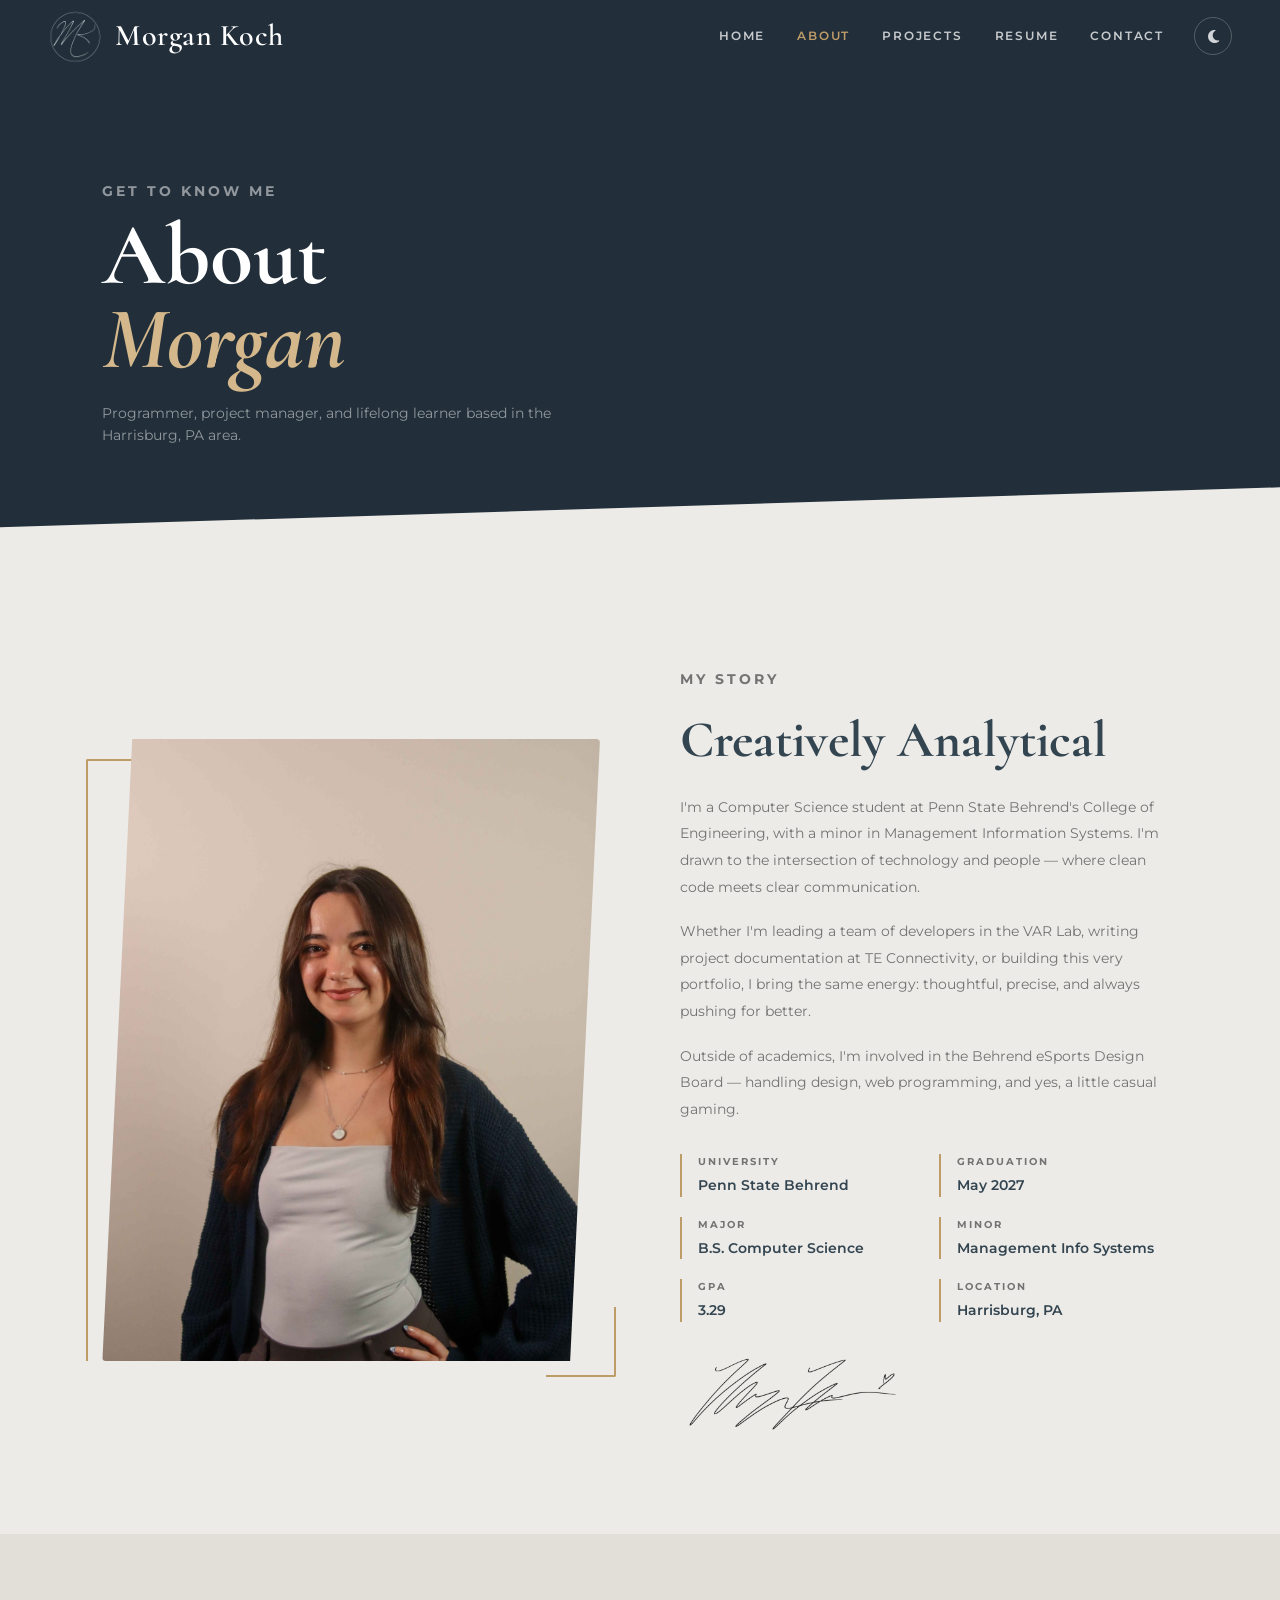
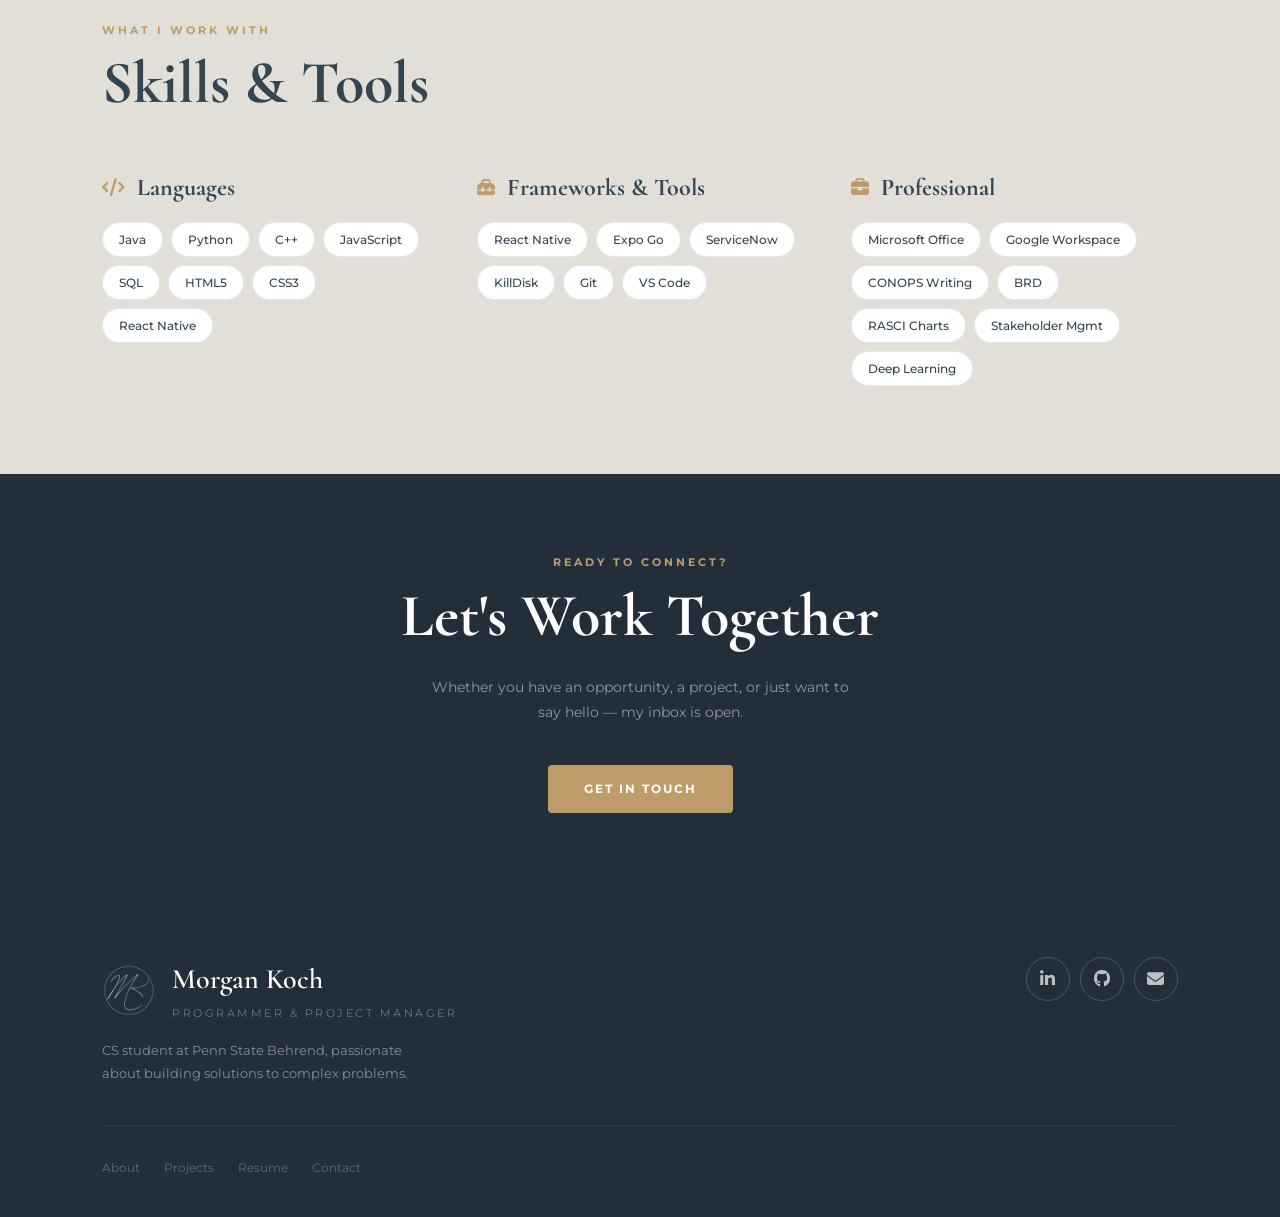
==== commit c9e5db40: "Created new project pages (some placeholder), updates to photos and availability statement" ====
--- a/about.html
+++ b/about.html
@@ -56,12 +56,8 @@
 
         <div class="about-image-wrap fade-in">
           <div class="about-img-shape">
-            <!--
-              REPLACE WITH YOUR OWN PHOTO
-              Recommended: portrait, natural/professional setting
-            -->
-            <img src="assets/MorganFlowers.jpg"
-                 alt="Morgan Koch — Replace with your photo">
+            <img src="assets/MorganNoGlasses.jpg"
+                 alt="Photo of Morgan Koch standing at 3/4 angle, smiling, wearing a white shirt and cardigan, with blank white background.">
           </div>
         </div>
 
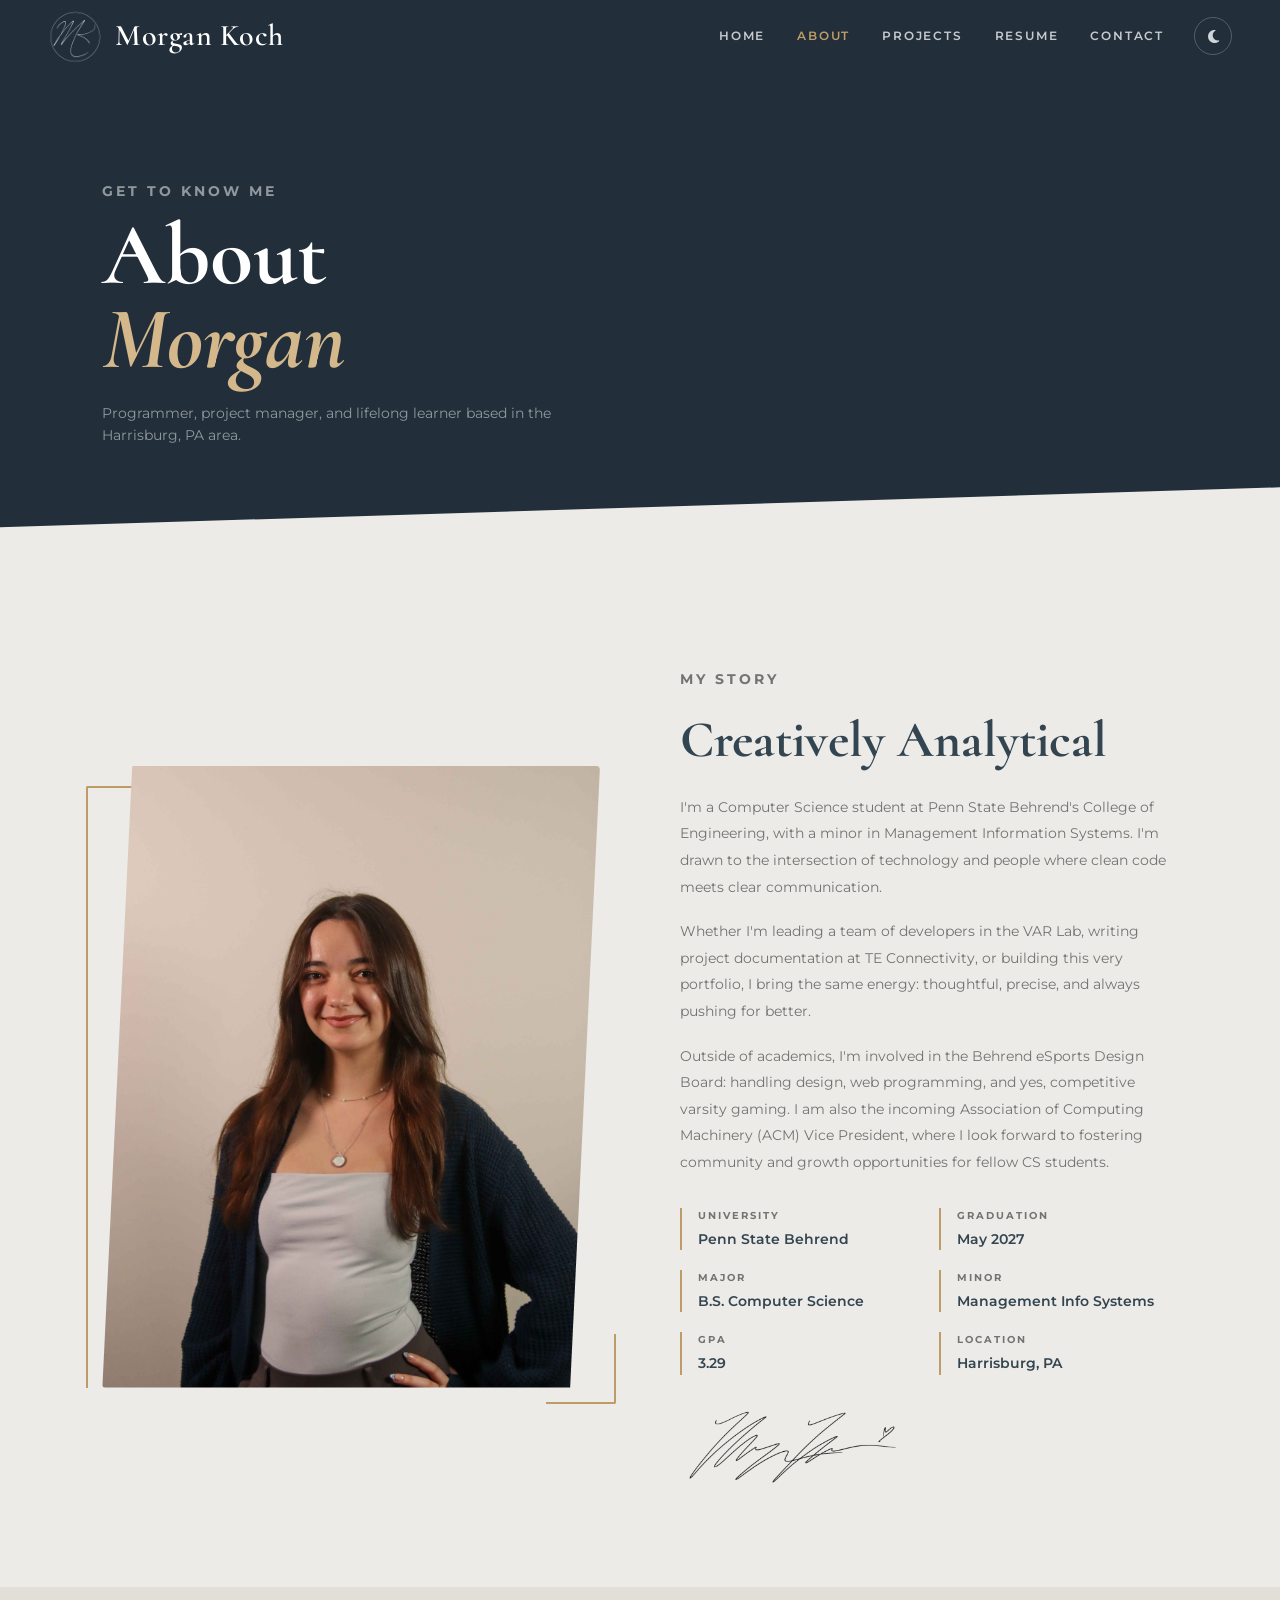
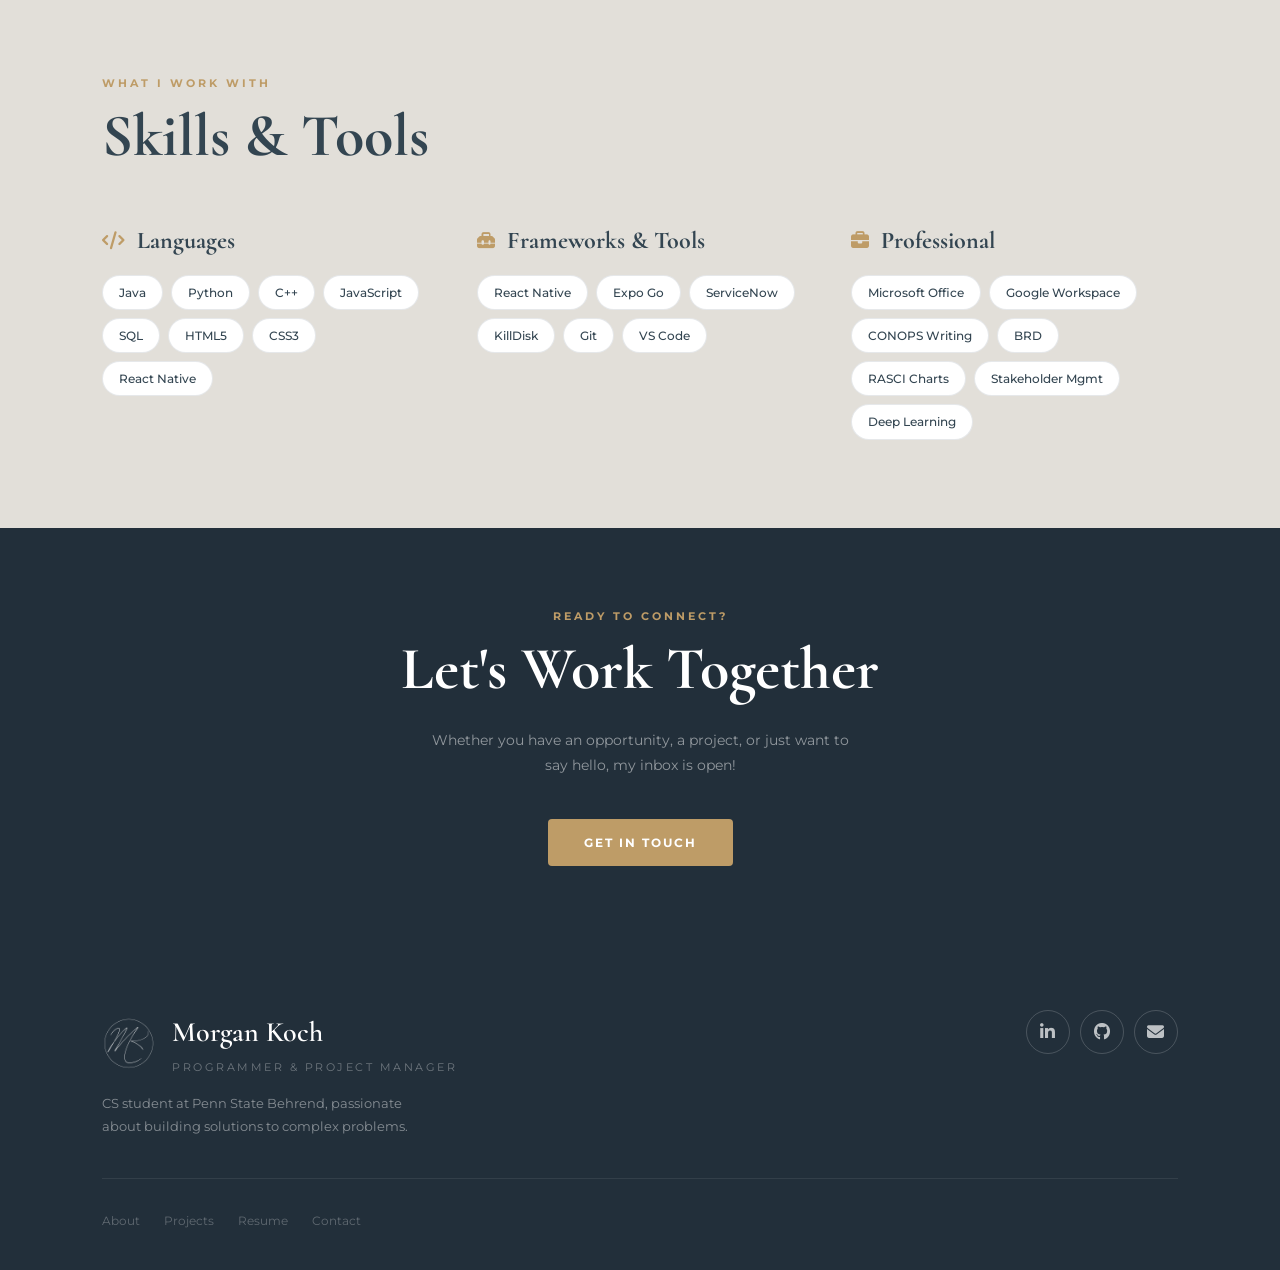
==== commit e76a033f: "Many changes to clean up placeholder text and remove the NVIDIA project" ====
--- a/about.html
+++ b/about.html
@@ -68,7 +68,7 @@
           <p>
             I'm a Computer Science student at Penn State Behrend's College of Engineering,
             with a minor in Management Information Systems. I'm drawn to the intersection
-            of technology and people — where clean code meets clear communication.
+            of technology and people where clean code meets clear communication.
           </p>
           <p>
             Whether I'm leading a team of developers in the VAR Lab, writing project
@@ -76,8 +76,11 @@
             the same energy: thoughtful, precise, and always pushing for better.
           </p>
           <p>
-            Outside of academics, I'm involved in the Behrend eSports Design Board —
-            handling design, web programming, and yes, a little casual gaming.
+            Outside of academics, I'm involved in the Behrend eSports Design Board:
+            handling design, web programming, and yes, competitive varsity gaming.
+            I am also the incoming Association of Computing Machinery (ACM) Vice President, 
+            where I look forward to fostering community and growth opportunities for fellow 
+            CS students.
           </p>
 
           <div class="about-details">
@@ -232,7 +235,7 @@
       <p class="section-label" style="color:var(--gold);">Ready to connect?</p>
       <h2 class="section-title fade-up" style="color:#fff; margin-bottom:24px;">Let's Work Together</h2>
       <p style="color:rgba(255,255,255,0.5); font-size:14px; max-width:440px; margin:0 auto 40px; line-height:1.8;">
-        Whether you have an opportunity, a project, or just want to say hello — my inbox is open.
+        Whether you have an opportunity, a project, or just want to say hello, my inbox is open!
       </p>
       <a href="contact.html" class="btn-primary">Get In Touch</a>
     </section>
--- a/style.css
+++ b/style.css
@@ -847,3 +847,46 @@
   .about-details { grid-template-columns: 1fr; }
   header { padding: 0 16px; }
 }
+
+/* ===== PROJECT PAGES ===== */
+.detail-back { display: inline-flex; align-items: center; gap: 8px; font-size: 11px; font-weight: 700; letter-spacing: 2px; text-transform: uppercase; color: rgba(255,255,255,0.45); margin-bottom: 28px; transition: color 0.3s ease; }
+    .detail-back:hover { color: var(--gold); }
+    .detail-back i { font-size: 10px; }
+    .page-hero-chips { display: flex; flex-wrap: wrap; gap: 8px; margin-top: 20px; }
+    .page-hero-chip { background: rgba(255,255,255,0.08); color: rgba(255,255,255,0.7); font-size: 10px; font-weight: 700; letter-spacing: 1.5px; text-transform: uppercase; padding: 5px 14px; border-radius: 20px; border: 1px solid rgba(255,255,255,0.12); }
+    .detail-section { padding: 88px 8%; }
+    .detail-grid { display: grid; grid-template-columns: 1fr 300px; gap: 72px; align-items: start; }
+    .detail-main > * + * { margin-top: 44px; }
+    .detail-block-label { font-size: 11px; font-weight: 700; letter-spacing: 3px; text-transform: uppercase; color: var(--gold); margin-bottom: 14px; }
+    .detail-main h2 { font-size: clamp(30px, 3.5vw, 42px); color: var(--text); margin-bottom: 16px; }
+    .detail-main p { font-size: 14px; color: var(--text-muted); line-height: 1.9; margin-bottom: 14px; }
+    .detail-main p:last-child { margin-bottom: 0; }
+    .contribution-list { list-style: none; margin-top: 4px; display: grid; gap: 10px; }
+    .contribution-list li { display: flex; gap: 16px; align-items: flex-start; font-size: 13px; color: var(--text-muted); line-height: 1.75; }
+    .contribution-list li::before { content: '—'; color: var(--gold); flex-shrink: 0; margin-top: 1px; }
+    .detail-sidebar { display: grid; gap: 20px; }
+    .sidebar-card { background: var(--surface); border-radius: var(--radius-lg); padding: 28px; box-shadow: var(--shadow); }
+    .sidebar-card-title { font-size: 10px; font-weight: 700; letter-spacing: 2.5px; text-transform: uppercase; color: var(--gold); margin-bottom: 18px; }
+    .sidebar-meta { display: grid; gap: 14px; }
+    .sidebar-meta-label { font-size: 10px; font-weight: 700; letter-spacing: 1.5px; text-transform: uppercase; color: var(--text-muted); margin-bottom: 3px; }
+    .sidebar-meta-value { font-size: 13px; font-weight: 500; color: var(--text); }
+    .sidebar-chips { display: flex; flex-wrap: wrap; gap: 6px; }
+    .detail-hero-img { width: 100%; border-radius: var(--radius-lg); overflow: hidden; margin-top: -32px; box-shadow: var(--shadow-lg); aspect-ratio: 16/9; position: relative; z-index: 2; }
+    .detail-hero-img img { width: 100%; height: 100%; object-fit: cover; display: block; }
+    .detail-hero-img.contain img { object-fit: contain; padding: 2.5rem; background: linear-gradient(135deg, #be9c67, #334551); }
+    .feature-grid { display: grid; grid-template-columns: 1fr 1fr; gap: 16px; margin-top: 4px; }
+    .feature-card { background: var(--bg-alt); border-radius: var(--radius-lg); padding: 20px; border-left: 3px solid var(--gold); }
+    body.dark .feature-card { background: var(--surface-alt); }
+    .feature-card i { color: var(--gold); font-size: 18px; margin-bottom: 10px; display: block; }
+    .feature-card strong { font-size: 13px; font-weight: 700; color: var(--text); display: block; margin-bottom: 6px; }
+    .feature-card p { font-size: 12px; color: var(--text-muted); line-height: 1.65; margin: 0; }
+    .detail-next { background: var(--dark-deep); padding: 88px 8%; text-align: center; position: relative; overflow: hidden; }
+    body.dark .detail-next { background: #111c26; }
+    .detail-next::before { content: ''; position: absolute; inset: 0; pointer-events: none; background: radial-gradient(circle at 50% 0%, rgba(190,156,103,0.07) 0%, transparent 65%); }
+    .detail-next h2 { font-size: clamp(36px, 5vw, 60px); color: #fff; margin: 0 auto 16px; position: relative; }
+    .detail-next .next-sub { font-size: 13px; color: rgba(255,255,255,0.4); max-width: 420px; margin: 0 auto 40px; line-height: 1.8; position: relative; }
+    .detail-next-actions { display: flex; gap: 16px; justify-content: center; flex-wrap: wrap; position: relative; }
+    .btn-outline-light { display: inline-block; padding: 14px 36px; background: transparent; color: rgba(255,255,255,0.7); font-size: 12px; font-weight: 700; letter-spacing: 2px; text-transform: uppercase; border: 1.5px solid rgba(255,255,255,0.2); border-radius: var(--radius); cursor: pointer; transition: all 0.3s ease; }
+    .btn-outline-light:hover { border-color: var(--gold); color: var(--gold); transform: translateY(-2px); }
+    @media (max-width: 960px) { .detail-grid { grid-template-columns: 1fr; gap: 48px; } .detail-sidebar { grid-template-columns: 1fr 1fr; } .feature-grid { grid-template-columns: 1fr; } }
+    @media (max-width: 600px) { .detail-sidebar { grid-template-columns: 1fr; } }
